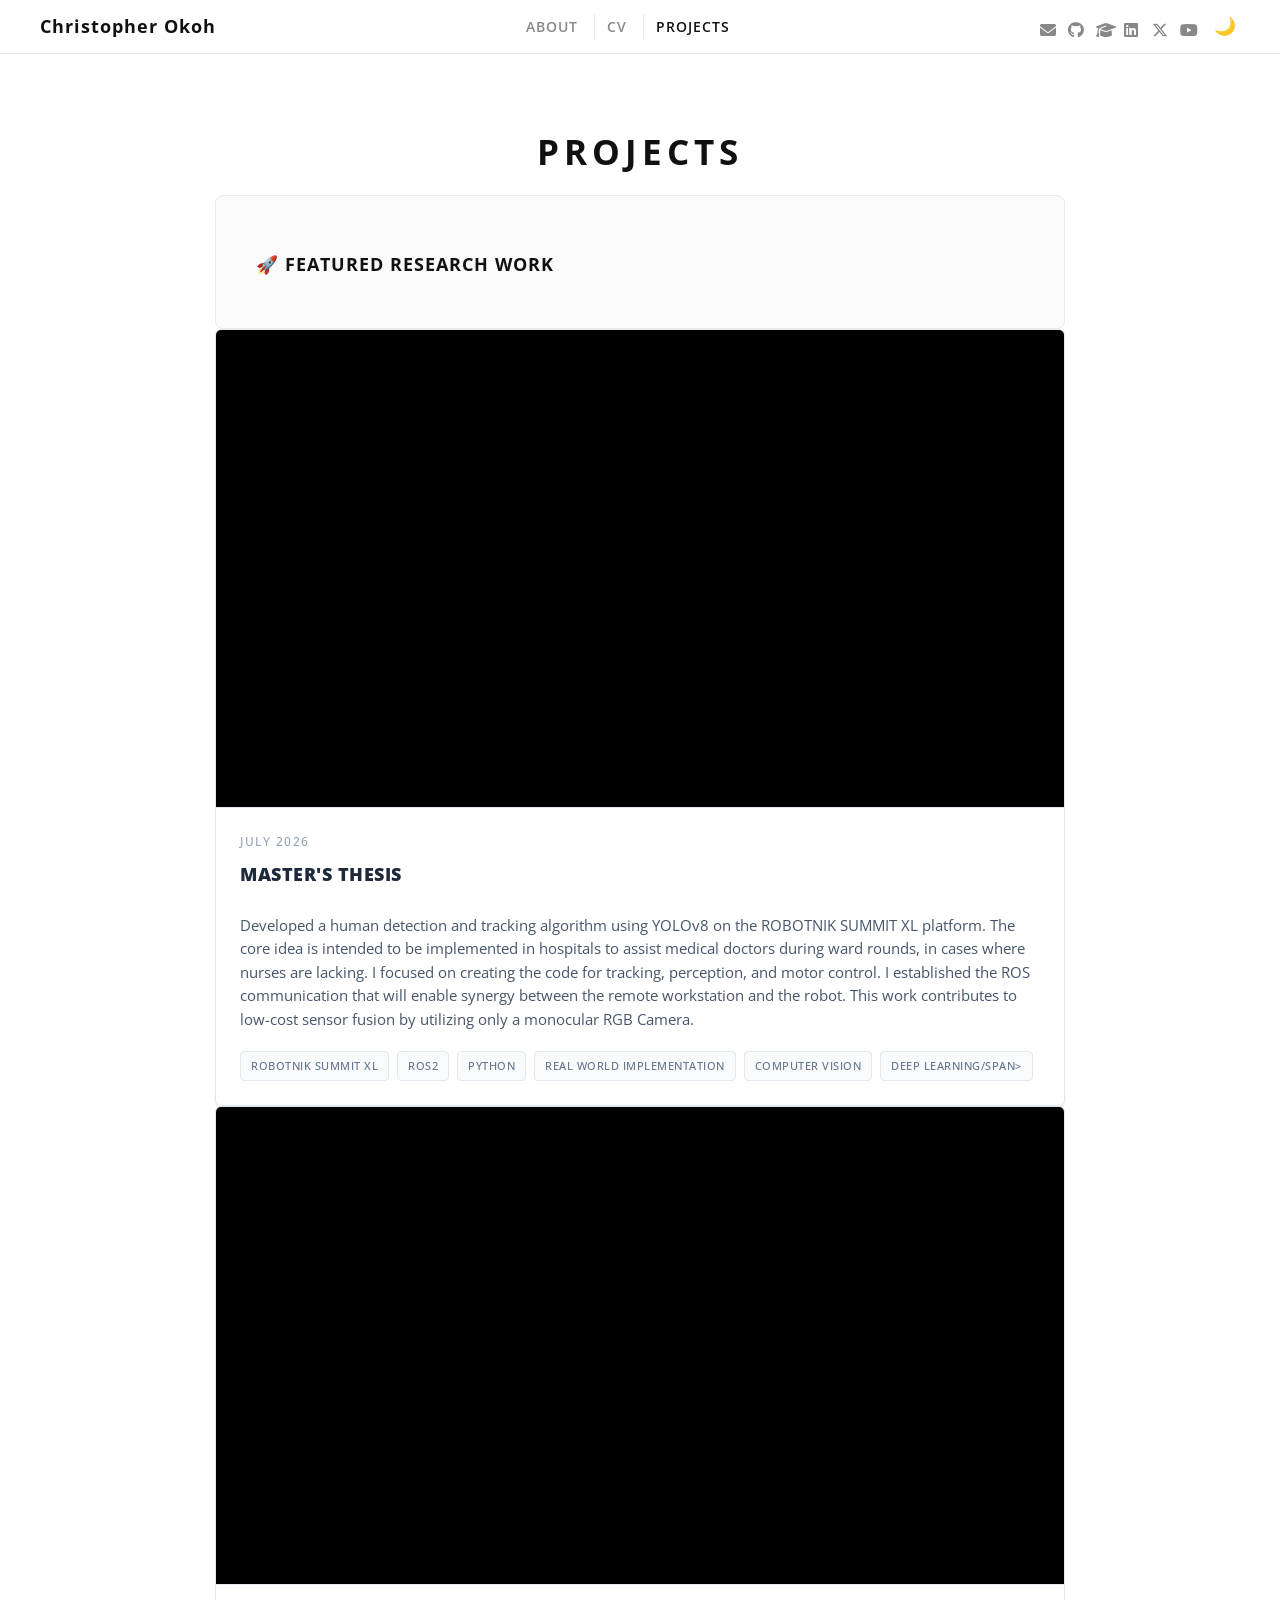
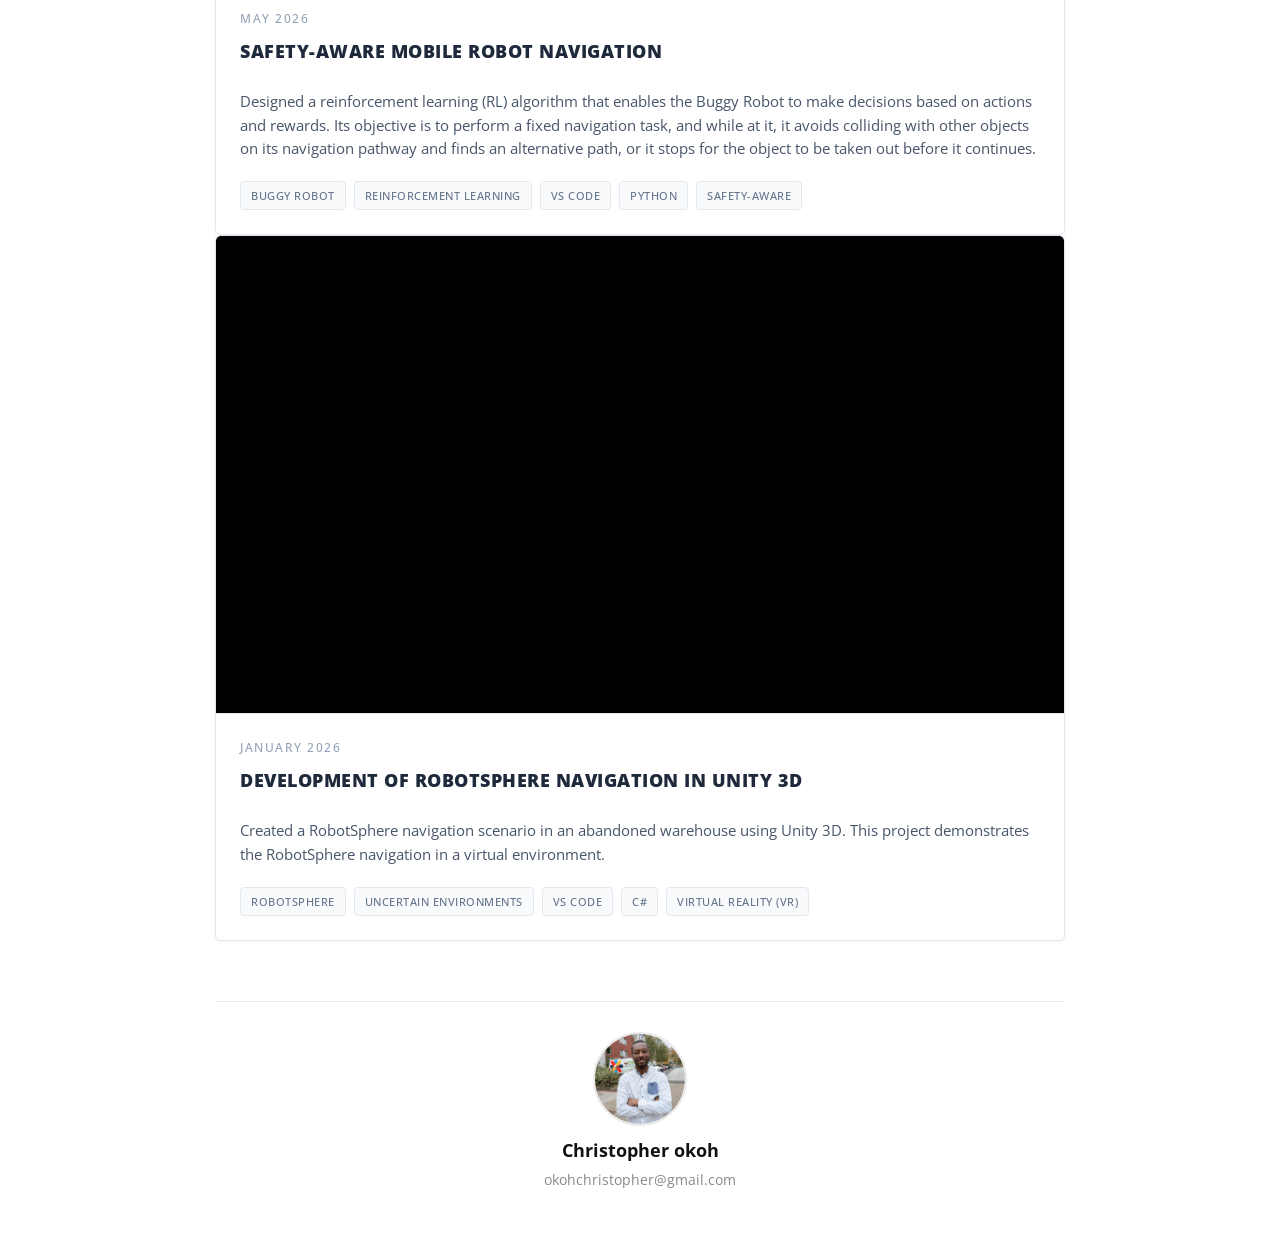
==== projects.html @ ed554caf "Update projects.html" ====
<!DOCTYPE html>
<html lang="en">
<head>
    <meta charset="UTF-8">
    <meta name="viewport" content="width=device-width, initial-scale=1.0">
    <title>Projects - Christopher Okoh</title>
    <link rel="stylesheet" href="style.css">
    <link href="https://fonts.googleapis.com/css2?family=Open+Sans:wght@400;600;700&display=swap" rel="stylesheet">
    <link rel="stylesheet" href="https://cdnjs.cloudflare.com/ajax/libs/font-awesome/6.5.1/css/all.min.css" crossorigin="anonymous" referrerpolicy="no-referrer" />
</head>
<body>

    <header>
        <div class="header-container">
            <a href="index.html" class="site-title">Christopher Okoh</a>
            <nav>
                <ul>
                    <li><a href="index.html">ABOUT</a></li>
                    <li><a href="resume.html">CV</a></li>
                    <li><a href="projects.html" class="active">PROJECTS</a></li>
                </ul>
            </nav>
            <div class="header-actions">
                <div class="social-links">
                    <a href="mailto:okohchristopher@gmail.com" title="Email" class="social-icon"><i class="fas fa-envelope"></i></a>
                    <a href="https://github.com/ChristopherOkoh60" target="_blank" title="GitHub" class="social-icon"><i class="fab fa-github"></i></a>
                    <a href="https://scholar.google.com/citations?user=5Jgm3bQAAAAJ&hl=en" target="_blank" title="Google Scholar" class="social-icon"><i class="fas fa-graduation-cap"></i></a>
                    <a href="https://linkedin.com/in/christopher-okoh-01a04650" target="_blank" title="LinkedIn" class="social-icon"><i class="fab fa-linkedin"></i></a>
                    <a href="https://x.com/Onyi_x" target="_blank" aria-label="Twitter / X" class="social-icon">
                      <i class="fa-brands fa-x-twitter"></i>
                    </a>                    
                    <a href="https://youtube.com/@christopherokoh1161" target="_blank" title="YouTube" class="social-icon"><i class="fab fa-youtube"></i></a>
                </div>
                <button id="theme-toggle" class="theme-toggle-btn" aria-label="Toggle Theme">
                    <span id="theme-icon">🌙</span>
                </button>
            </div>
        </div>
    </header>

    <main>
        <section class="page-intro">
            <h1>PROJECTS</h1>
        </section>

        <section class="main-card">
            <div class="sub-section">
                <h2 class="section-title">🚀 FEATURED RESEARCH WORK</h2>
            </div>
        </section>

        

    <div class="projects-grid">

  <!-- PROJECT CARD 1 -->
  <div class="project-card">
    <div class="video-container">
      <iframe 
        src="https://www.youtube-nocookie.com/embed/fRFYVOVr5j4" 
        title="Project Video 1" 
        frameborder="0" 
        allow="accelerometer; autoplay; clipboard-write; encrypted-media; gyroscope; picture-in-picture" 
        allowfullscreen>
      </iframe>
    </div>
    <div class="project-content">
      <div class="project-date">July 2026</div>
      <h3 class="project-title">MASTER'S THESIS</h3>
      <p class="project-description">
        Developed a human detection and tracking algorithm using YOLOv8 on the ROBOTNIK SUMMIT XL platform.
        The core idea is intended to be implemented in hospitals to assist medical doctors during ward rounds, in cases where nurses are lacking.
        I focused on creating the code for tracking, perception, and motor control. I established the ROS communication that will enable synergy between the remote workstation and the robot.
        This work contributes to low-cost sensor fusion by utilizing only a monocular RGB Camera.
      </p>
      <div class="project-tags">
        <span class="tag">ROBOTNIK SUMMIT XL</span>
        <span class="tag">ROS2</span>
        <span class="tag">PYTHON</span>
        <span class="tag">REAL WORLD IMPLEMENTATION</span>
        <span class="tag">COMPUTER VISION</span>
        <span class="tag">DEEP LEARNING/span>
      </div>
    </div>
  </div>

  <!-- PROJECT CARD 2 -->
  <div class="project-card">
    <div class="video-container">
      <iframe 
        src="https://www.youtube.com/embed/2zSd-olmWX0" 
        title="Project Video 2" 
        frameborder="0" 
        allow="accelerometer; autoplay; clipboard-write; encrypted-media; gyroscope; picture-in-picture" 
        allowfullscreen>
      </iframe>
    </div>
    <div class="project-content">
      <div class="project-date">MAY 2026</div>
      <h3 class="project-title">SAFETY-AWARE MOBILE ROBOT NAVIGATION</h3>
      <p class="project-description">
        Designed a reinforcement learning (RL) algorithm that enables the Buggy Robot to make decisions based on actions and rewards.
        Its objective is to perform a fixed navigation task, and while at it, it avoids colliding with other objects on its navigation pathway and finds an alternative path, or it stops for the object to be taken out before it continues.
      </p>
      <div class="project-tags">
        <span class="tag">BUGGY ROBOT</span>
        <span class="tag">REINFORCEMENT LEARNING</span>
        <span class="tag">VS CODE</span>
        <span class="tag">PYTHON</span>
        <span class="tag">SAFETY-AWARE</span>
      </div>
    </div>
  </div>

<!-- PROJECT CARD 3 -->
  <div class="project-card">
    <div class="video-container">
      <iframe 
        src="https://www.youtube.com/embed/bhkwCiT28XM" 
        title="Project Video 2" 
        frameborder="0" 
        allow="accelerometer; autoplay; clipboard-write; encrypted-media; gyroscope; picture-in-picture" 
        allowfullscreen>
      </iframe>
    </div>
    <div class="project-content">
      <div class="project-date">JANUARY 2026</div>
      <h3 class="project-title">DEVELOPMENT OF ROBOTSPHERE NAVIGATION IN UNITY 3D</h3>
      <p class="project-description">
        Created a RobotSphere navigation scenario in an abandoned warehouse using Unity 3D. This project demonstrates the RobotSphere navigation in a virtual environment.
      </p>
      <div class="project-tags">
        <span class="tag">ROBOTSPHERE</span>
        <span class="tag">UNCERTAIN ENVIRONMENTS</span>
        <span class="tag">VS CODE</span>
        <span class="tag">C#</span>
        <span class="tag">VIRTUAL REALITY (VR)</span>
      </div>
    </div>
  </div>
        
</div>

<footer class="page-footer-profile">
            <img src="images/profile.jpg" alt="Christopher Okoh" class="footer-photo">
            <p class="footer-name">Christopher okoh</p>
            <p class="footer-email"><a href="mailto:okohchristopher@gmail.com">okohchristopher@gmail.com</a></p>
        </footer>
    </main>

    <script src="script.js"></script>
        
</body>
</html>
---- style.css ----
:root {
    --bg-color: #ffffff;
    --card-bg: #fafafa;
    --text-color: #333333;
    --heading-color: #111111;
    --subtext-color: #888888;
    --border-color: #eaeaea;
    --link-color: #2b6cb0;
}

body.dark-theme {
    --bg-color: #121212;
    --card-bg: #1e1e1e;
    --text-color: #e0e0e0;
    --heading-color: #ffffff;
    --subtext-color: #aaaaaa;
    --border-color: #333333;
    --link-color: #63b3ed;
}

body {
    font-family: 'Open Sans', -apple-system, BlinkMacSystemFont, sans-serif;
    margin: 0;
    background-color: var(--bg-color);
    color: var(--text-color);
    line-height: 1.6;
    transition: background-color 0.3s ease, color 0.3s ease;
}

/* Header & Nav */
header {
    border-bottom: 1px solid var(--border-color);
    padding: 12px 0;
    background-color: var(--bg-color);
    position: sticky;
    top: 0;
    z-index: 100;
}

.header-container {
    display: flex;
    justify-content: space-between;
    align-items: center;
    max-width: 1200px;
    margin: 0 auto;
    padding: 0 20px;
}

.site-title {
    font-weight: 700;
    letter-spacing: 1px;
    font-size: 1.1rem;
    color: var(--heading-color);
    text-decoration: none;
}

nav ul {
    list-style: none;
    margin: 0;
    padding: 0;
    display: flex;
    align-items: center;
}

nav li {
    margin: 0 8px;
    border-left: 1px solid var(--border-color);
    padding-left: 12px;
}

nav li:first-child {
    border-left: none;
    padding-left: 0;
}

nav a {
    text-decoration: none;
    color: var(--subtext-color);
    font-size: 0.85rem;
    font-weight: 600;
    letter-spacing: 1px;
}

nav a:hover, nav a.active {
    color: var(--heading-color);
}

/* Social Header Icons */
.header-actions {
    display: flex;
    align-items: center;
    gap: 12px;
}

.social-links {
    display: flex;
    gap: 10px;
    align-items: center;
}

.social-icon {
    color: var(--subtext-color);
    width: 18px;
    height: 18px;
    transition: color 0.2s ease;
}

.social-icon:hover {
    color: var(--heading-color);
}

.theme-toggle-btn {
    background: none;
    border: none;
    cursor: pointer;
    font-size: 1.1rem;
    color: var(--heading-color);
    padding: 4px;
    display: flex;
    align-items: center;
}

/* Main Layout */
main {
    max-width: 850px;
    margin: 0 auto;
    padding: 40px 20px;
}

.page-intro {
    text-align: center;
    margin-bottom: 15px;
}

.page-intro h1 {
    font-size: 2.2rem;
    color: var(--heading-color);
    margin-bottom: 10px;
    letter-spacing: 5px;
    text-decoration: none;
}

.word-count {
    color: var(--subtext-color);
    font-size: 0.85rem;
    letter-spacing: 1px;
}

.main-card {
    background-color: var(--card-bg);
    border-radius: 8px;
    padding: 40px;
    border: 1px solid var(--border-color);
}

/* Profile Photo Styling */
.hero-photo-wrapper {
    text-align: center;
    margin-bottom: 1px;
}

.hero-photo {
    width: 200px;
    height: 200px;
    border-radius: 50%;
    object-fit: cover;
    border: 3px solid var(--border-color);
}

.section-title {
    font-size: 1.1rem;
    color: var(--heading-color);
    margin-bottom: 10px;
    text-transform: uppercase;
    letter-spacing: 1px;
}

.separator {
    border: 0;
    border-top: 1px solid var(--border-color);
    margin: 35px 0;
}

a {
    color: var(--link-color);
}

/* Footer Profile Section */
.page-footer-profile {
    margin-top: 60px;
    padding-top: 30px;
    padding_bottom: 40px;
    border-top: 1px solid var(--border-color);
    text-align: center;
    width: 100%;
    clear: both;
}

.footer-photo {
    width: 90px;
    height: 90px;
    border-radius: 50%;
    object-fit: cover;
    border: 2px solid var(--border-color);
    margin: 0 auto 10px auto;
    display: block;
}

.footer-name {
    font-weight: 700;
    font-size: 1.1rem;
    color: var(--heading-color);
    margin: 0;
    text-align: center;
}

.footer-email {
    font-size: 0.9rem;
    color: var(--subtext-color);
    margin-top: 4px;
}

.footer-email a {
    color: var(--subtext-color);
    text-decoration: none;
}

.footer-email a:hover {
    text-decoration: underline;
}

@media (max-width: 768px) {
    .header-container {
        flex-direction: column;
        gap: 15px;
    }
    nav ul {
        flex-wrap: wrap;
        justify-content: center;
    }
    nav li {
        margin: 4px;
        border-left: none;
        padding-left: 0;
    }
}

/* CV Layout (Two Columns) */
.cv-container {
    display: grid;
    grid-template-columns: 200px 1fr;
    gap: 40px;
    max-width: 1100px;
    margin: 0 auto;
    padding: 40px 20px;
    align-items: start;
}

/* Left Sidebar Navigation */
.cv-sidebar {
    position: sticky;
    top: 40px;
    height: fit-content;
    max-height: calc(100vh - 120px);
    overflow-y: auto;
}

.cv-nav ul {
    list-style: none;
    padding: 0;
    margin: 0;
    display: flex;
    flex-direction: column;
    gap: 4px;
}

.cv-nav li {
    border-left: none;
    padding-left: 0;
    margin: 0;
}

.cv-nav a {
    display: block;
    padding: 6px 0 6px 16px;
    color: var(--subtext-color);
    font-weight: 600;
    font-size: 0.95rem;
    text-decoration: none !important;
    position: relative;
    transition: color 0.2s ease;
    border-left: 3px solid transparent;
}

.cv-nav a:hover {
    color: var(--heading-color);
    border-left: 3px solid #2b6cb0;
}

.cv-nav a.active {
    color: #2B6CB0 !important;
    font-weight: 700;
    border-left: 3px solid #2B6CB0 !important;
}

/* Right Content Area */
.cv-title {
    font-size: 2.2rem;
    font-weight: 400;
    color: var(--heading-color);
    margin-top: 0;
    margin-bottom: 25px;
}

/* Card Container with Drop Shadow */
.cv-card {
    background-color: var(--card-bg);
    border: 1px solid var(--border-color);
    border-radius: 8px;
    padding: 35px 40px;
    box-shadow: 0 4px 18px rgba(0, 0, 0, 0.05);
    margin-bottom: 30px;
}

.cv-card:last-child {
    margin-bottom: 0;
}

.cv-card-title {
    font-size: 1.8rem;
    font-weight: 400;
    color: var(--heading-color);
    margin-top: 0;
    margin-bottom: 30px;
}

/* Key-Value Pair Alignment Grid */
.info-grid {
    display: grid;
    grid-template-columns: 120px 1fr;
    row-gap: 20px;
    column-gap: 15px;
    align-items: start;
}

.info-label {
    font-weight: 700;
    font-size: 1.05rem;
    color: var(--heading-color);
}

.info-value {
    color: var(--text-color);
    font-size: 1rem;
    line-height: 1.5;
}

/* Removes underline by default */
.blue-link, 
.blue-link:link, 
.blue-link:visited {
    color: #2b6cb0;
    text-decoration: none !important;
}

/* Adds underline only on hover */
.blue-link:hover {
    text-decoration: underline !important;
}

/* Mobile Responsiveness */
@media (max-width: 768px) {
    .cv-container {
        grid-template-columns: 1fr;
        gap: 20px;
    }

    .cv-sidebar {
        position: relative;
        top: 0;
    }

    .cv-nav ul {
        flex-direction: row;
        flex-wrap: wrap;
        gap: 15px;
    }

    .info-grid {
        grid-template-columns: 1fr;
        row-gap: 8px;
    }
}

/* Work Section Specific Styling */
.work-item {
    margin-bottom: 30px;
}

.work-item:last-child {
    margin-bottom: 0;
}

.work-header {
    display: flex;
    align-items: center;
    gap: 15px;
    flex-wrap: wrap;
    margin-bottom: 6px;
}

/* Date Pill Badge */
.date-badge {
    background-color: #2B6CB0; /* Uses your established blue color */
    color: #ffffff;
    font-size: 0.8rem;
    font-weight: 700;
    padding: 4px 10px;
    border-radius: 4px;
    letter-spacing: 0.5px;
}

/* Job Title using the established Blue */
.job-title {
    font-size: 1.25rem;
    font-weight: 700;
    color: #2B6CB0; 
    margin: 0;
}

.job-company {
    font-weight: 600;
    color: var(--heading-color);
    margin: 4px 0;
}

.job-description {
    color: var(--text-color);
    margin: 4px 0 12px 0;
}

/* Bullet list styling */
.job-bullets {
    margin: 0;
    padding-left: 20px;
}

.job-bullets li {
    color: var(--text-color);
    margin-bottom: 6px;
    line-height: 1.5;
}

/* Subtle separator between work entries */
.card-separator {
    border: 0;
    border-top: 1px solid var(--border-color);
    margin: 25px 0;
}

/* Flex container aligns children side-by-side */
.volunteer-header {
    display: flex;
    align-items: center; /* Centers badge and title vertically */
    gap: 15px;            /* Adds space between badge and title */
    margin-bottom: 6px;
}

/* Ensure margins on the heading don't break line height */
.volunteer-title {
    font-size: 1.25rem;
    font-weight: 700;
    color: #2B6CB0; /* Your established blue */
    margin: 0;      /* Removes default h3 top/bottom margin */
}

/* Base style for the badge */
.date-badge {
    background-color: #2B6CB0;
    color: #ffffff;
    font-size: 0.8rem;
    font-weight: 700;
    padding: 4px 10px;
    border-radius: 4px;
    white-space: nowrap; /* Keeps date text on one line */
}

/* Container holding left and right columns */
.education-item {
    display: grid;
    grid-template-columns: 180px 1fr; /* 180px for date/location, rest for details */
    gap: 20px;
    align-items: start;
    margin-bottom: 25px;
}

/* Left Column Styling: Stack date badge and location vertically */
.edu-meta {
    display: flex;
    flex-direction: column;
    align-items: flex-start;
    gap: 8px; /* Space between badge and location tag */
}

/* Right Column Styling: Stack degree, university, and field vertically */
.edu-details {
    display: flex;
    flex-direction: column;
    gap: 4px;
}

/* Styling Adjustments */
.degree-title {
    font-size: 1.25rem;
    font-weight: 700;
    color: #2B6CB0; /* Established blue */
    margin: 0;
    line-height: 1.2;
}

.university-name {
    font-weight: 600;
    color: var(--heading-color);
    margin: 0;
}

.field-of-study {
    color: var(--text-color);
    margin: 0;
}

.location-tag {
    display: inline-flex;
    align-items: center;
    gap: 5px;
    color: var(--subtext-color, #666666);
    font-size: 0.85rem;
}

.location-tag i {
    color: #2B6CB0;
}

/* Responsive breakpoint for mobile screens */
@media (max-width: 600px) {
    .education-item {
        grid-template-columns: 1fr;
        gap: 10px;
    }
}

/* Skills Section Grid Layout */
.skills-grid {
    display: grid;
    grid-template-columns: repeat(2, 1fr); /* 2 equal columns */
    gap: 32px 40px; /* 32px vertical gap, 40px horizontal gap */
    margin-top: 20px;
}

.skill-category {
    display: flex;
    flex-direction: column;
}

/* Category Title with Icon */
.skill-category-title {
    display: flex;
    align-items: center;
    gap: 10px;
    font-size: 1.1rem;
    font-weight: 600;
    color: #2B6CB0; /* Established blue color (or change to your preferred accent) */
    margin: 0 0 12px 0;
}

.skill-category-title i {
    font-size: 1rem;
    color: #2B6CB0;
}

/* List of Skills */
.skill-list {
    list-style: none; /* No bullet points */
    padding: 0;
    margin: 0;
}

.skill-list li {
    font-size: 0.95rem;
    color: var(--text-color, #333333);
    margin-bottom: 8px;
    line-height: 1.4;
}

.skill-list li:last-child {
    margin-bottom: 0;
}

/* Responsive adjustment for small screens */
@media (max-width: 650px) {
    .skills-grid {
        grid-template-columns: 1fr; /* Switch to 1 column on mobile */
        gap: 24px;
    }
}

.pdf-btn {
    display: inline-flex;
    align-items: center;
    gap: 8px;
    background-color: #2B6CB0; /* Established blue */
    color: #ffffff !important;
    padding: 8px 16px;
    border-radius: 6px;
    font-size: 0.9rem;
    font-weight: 600;
    text-decoration: none !important;
    transition: background-color 0.2s ease, transform 0.1s ease;
}

.pdf-btn:hover {
    background-color: #1a4971; /* Darker blue shade on hover */
    transform: translateY(-1px);
}

.pdf-btn i {
    font-size: 1.1rem;
}

/* Resume Outer Container */
.resume-container {
    max-width: 1050px;
    margin: 0 auto;
    padding: 30px;
    font-family: Arial, Helvetica, sans-serif;
    color: #222222;
}

/* Top Contact Header */
.contact-header {
    display: flex;
    justify-content: center;
    align-items: center;
    flex-wrap: wrap;
    gap: 8px;
    font-size: 0.85rem;
    margin-bottom: 6px;
}

.contact-header a {
    color: inherit;
    text-decoration: none;
}

.contact-header a:hover {
    text-decoration: underline;
}

.contact-header .sep {
    color: #888888;
    margin: 0 4px;
}

/* Section Titles and Horizontal Rule */
.section-header {
    display: flex;
    align-items: center;
    gap: 12px;
    margin-top: 3px;
    margin-bottom: 3px;
}

.section-header h2 {
    font-size: 1.8rem;
    font-weight: 800;
    color: #2B6CB0;
    margin: 0;
    white-space: nowrap;
    display: flex;
    align-items: center;
    gap: 8px;
}

.section-line {
    flex-grow: 1;
    border: none;
    border-top: 1.5px solid #888888;
    margin: 0;
}

/* Entry Row Grid (2 Columns: Left content, Right dates/locations) */
.entry-row {
    display: grid;
    grid-template-columns: 1fr auto; /* Left side expands, right side shrinks to content */
    gap: 10px;
    margin-bottom: 8px;
}

/* Left Column Styling */
.entry-left .degree-title {
    font-size: 1.1rem;
    font-weight: 800;
    margin: 0 0 1px 0;
    color: #111111;
}

.entry-left .specialization {
    font-size: 0.95rem;
    margin: 0 0 1px 0;
}

.entry-left .institution {
    font-size: 0.95rem;
    color: #2B6CB0;
    margin: 0 0 1px 0;
}

.entry-bullets {
    margin: 0;
    padding-left: 18px;
}

.entry-bullets li {
    font-size: 0.9rem;
    color: #444444;
    margin-bottom: 1px;
}

/* Right Column Styling */
.entry-right {
    display: flex;
    flex-direction: column;
    align-items: flex-end;
    gap: 20px;
}

.entry-right .location {
    font-style: italic;
    font-size: 0.9rem;
    color: #777777;
}

.entry-right .dates {
    font-style: italic;
    font-size: 0.9rem;
    color: #777777;
}

/* Center-aligned main header name */
.resume-name {
    text-align: center;
    font-size: 2.5rem;      /* Large title size */
    font-weight: 300;       /* Lighter weight for First Name */
    color: #222222;         /* Dark gray/black for First Name */
    margin-top: 0;
    margin-bottom: 1px;
    line-height: 1.1;
    letter-spacing: 0.5px;
}

/* Blue styling for Last Name */
.resume-name .last-name {
    font-weight: 700;       /* Bold */
    color: #2B6CB0;         /* Blue accent (or use #2B6CB0 to match your blue) */
}

/* Container for Skills */
/*.skills-grid {
    display: flex;
    flex-direction: column;
    gap: 5px;
    margin-top: 0;
    
    /* 1. Indent from the left to match the titles/bullets above */
    padding-left: 0; /* Change to match your standard section padding if you have any */
    
    /* 2. Limit the width on the right to align with the training entries above */
    max-width: 100%; 
}*/

/* Individual skill row */
/*.skill-row {
    display: grid;
    /* Fixed 130px width for labels on the left, remaining space for content on the right */
    grid-template-columns: 130px 1fr; 
    column-gap: 15px;
    align-items: baseline;
}*/

/* Left Label: Left-aligned so it starts at the exact left margin */
/*.skill-label {
    font-weight: 800;
    color: #111111;
    text-align: left; /* Essential: aligns with the title text above */
    font-size: 0.95rem;
    line-height: 1.1;
}*/

/* Right Values: Gray text that wraps neatly */
/*.skill-values {
    color: #555555;
    font-size: 0.9rem;
    line-height: 1.3;
}*/

/* 2-Column Grid Wrapper */
.projects-grid {
    display: grid;
    grid-template-columns: repeat(2, 1fr); /* Creates 2 equal columns */
    gap: 24px;                            /* Space between cards */
    max-width: 1200px;
    margin: 0 auto;
    padding: 20px 0;
}

/* Individual Card Setup */
.project-card {
    display: flex;
    flex-direction: column;
    border: 1px solid #E2E8F0;
    border-radius: 6px;
    background-color: #FFFFFF;
    overflow: hidden;
    box-shadow: 0 1px 3px rgba(0, 0, 0, 0.05);
}

/* Responsive 16:9 Video Box */
.video-container {
    position: relative;
    width: 100%;
    padding-top: 56.25%; /* 16:9 Aspect Ratio */
    background-color: #000;
}

.video-container iframe {
    position: absolute;
    top: 0;
    left: 0;
    width: 100%;
    height: 100%;
    border: none;
}

/* Description Box */
.project-content {
    padding: 24px;
    display: flex;
    flex-direction: column;
    flex-grow: 1; /* Keeps card heights balanced */
    border-top: 1px solid #E2E8F0;
}

/* Date */
.project-date {
    font-size: 0.75rem;
    color: #94A3B8;
    letter-spacing: 1.5px;
    text-transform: uppercase;
    margin-bottom: 8px;
    font-weight: 500;
}

/* Title */
.project-title {
    font-size: 1.15rem;
    font-weight: 800;
    color: #1E293B;
    letter-spacing: 0.5px;
    text-transform: uppercase;
    margin: 0 0 10px 0;
}

/* Description Text */
.project-description {
    font-size: 0.92rem;
    line-height: 1.6;
    color: #475569;
    margin-bottom: 20px;
    flex-grow: 1; /* Pushes the tags to the bottom of the card */
}

/* Tags Layout */
.project-tags {
    display: flex;
    flex-wrap: wrap;
    gap: 8px;
}

.tag {
    font-size: 0.68rem;
    font-weight: 500;
    color: #64748B;
    letter-spacing: 0.5px;
    text-transform: uppercase;
    border: 1px solid #E2E8F0;
    padding: 5px 10px;
    border-radius: 4px;
    background-color: #F8FAFC;
}

/* Mobile Responsiveness (Stacks into 1 column on mobile screens) */
@media (max-width: 768px) {
    .projects-grid {
        grid-template-columns: 1fr;
    }
}
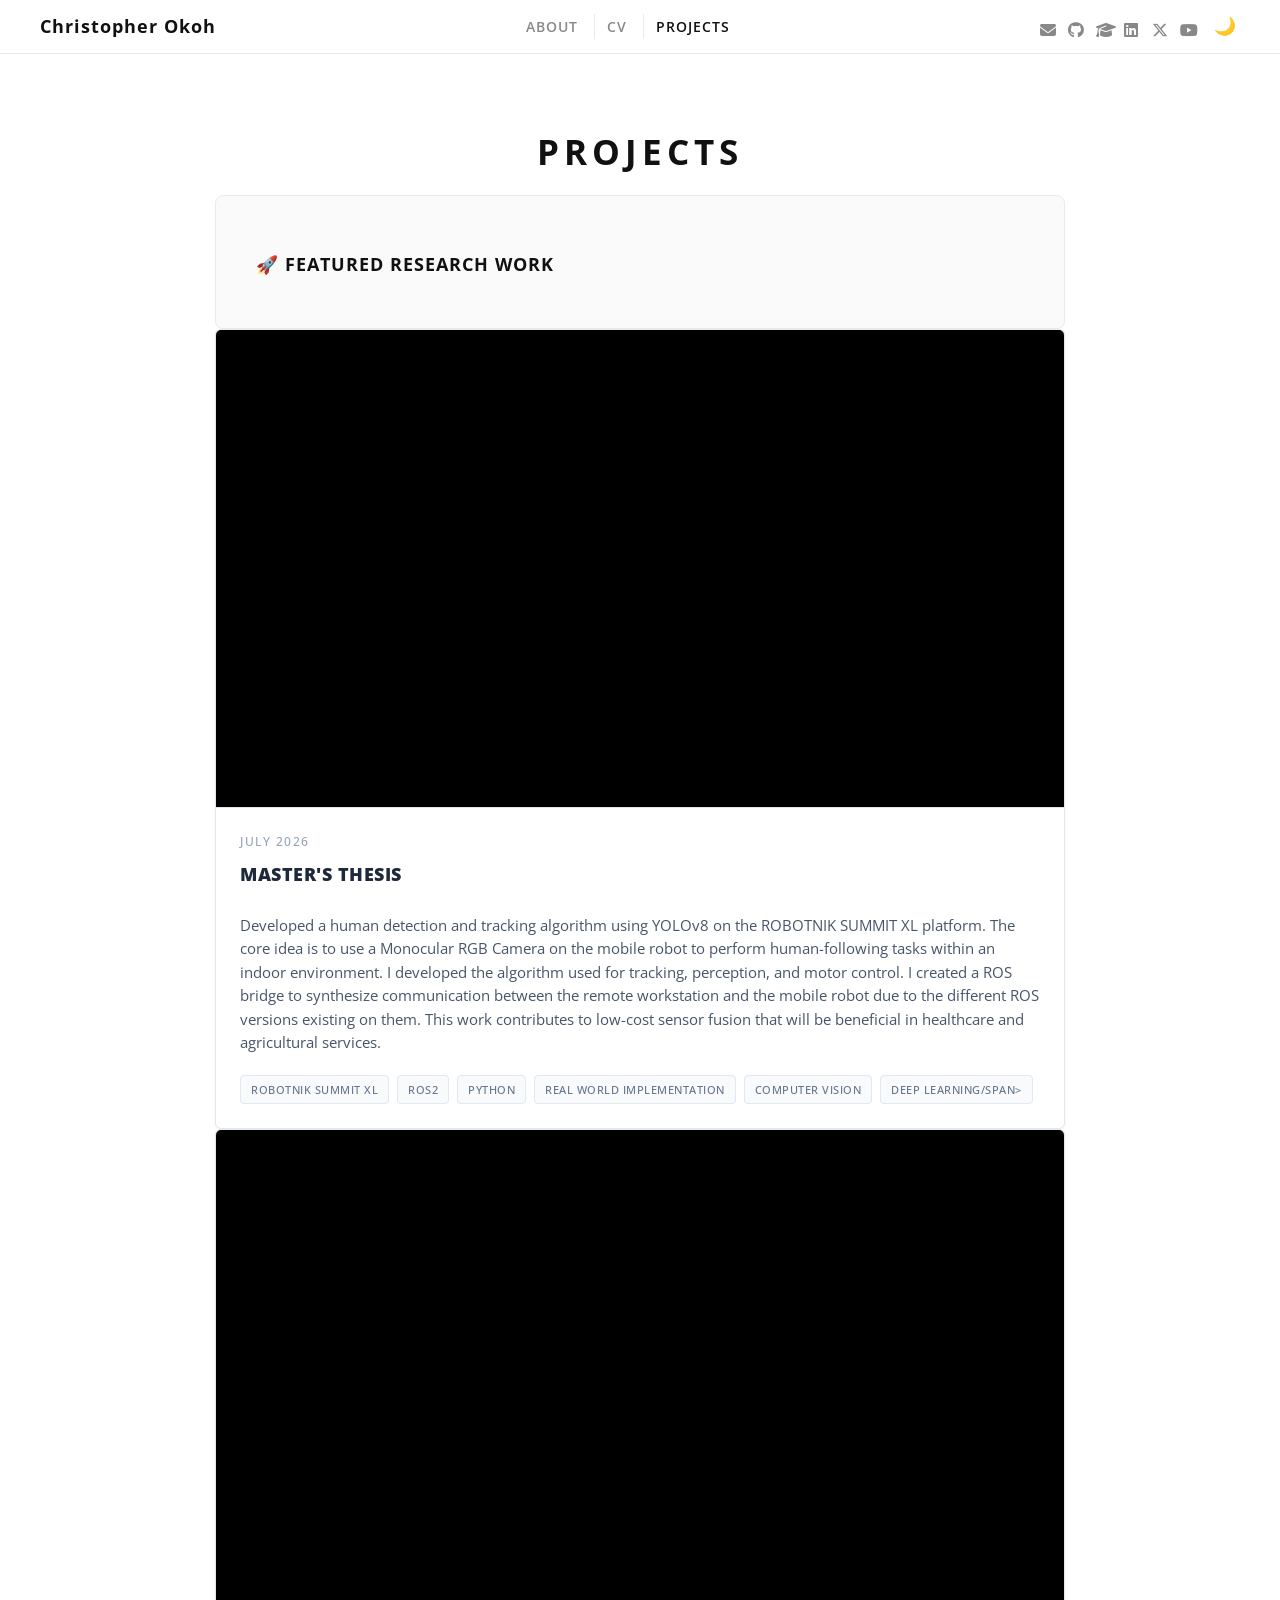
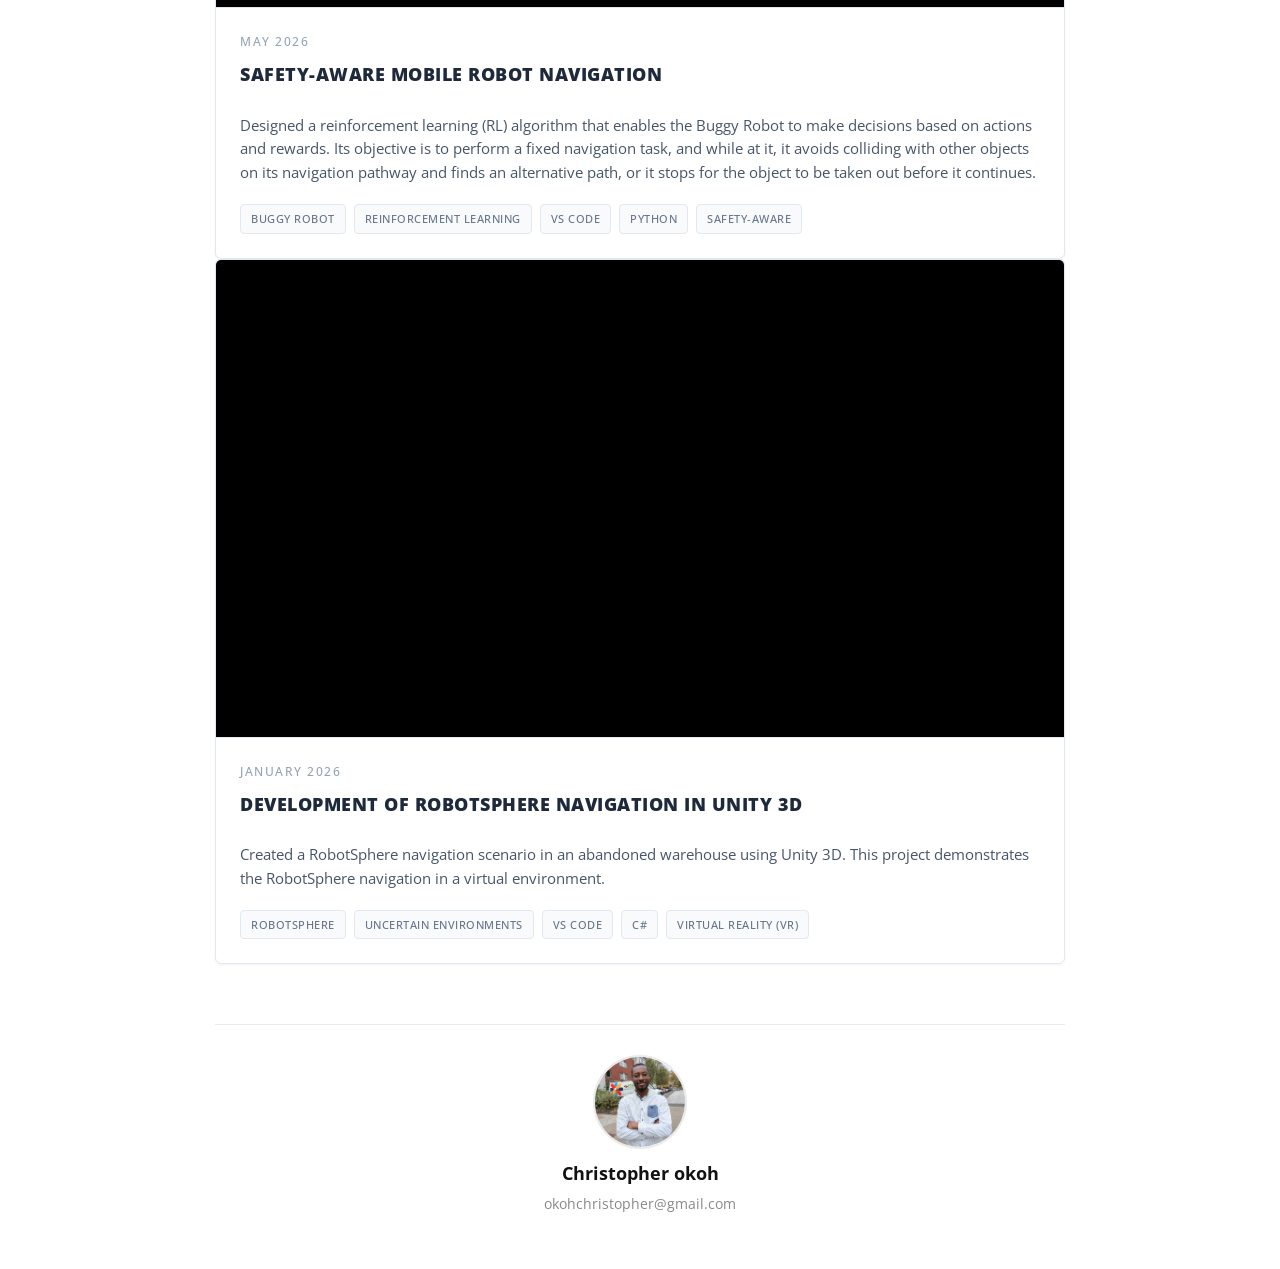
==== commit 087f532e: "Update projects.html" ====
--- a/projects.html
+++ b/projects.html
@@ -69,9 +69,9 @@
       <h3 class="project-title">MASTER'S THESIS</h3>
       <p class="project-description">
         Developed a human detection and tracking algorithm using YOLOv8 on the ROBOTNIK SUMMIT XL platform.
-        The core idea is intended to be implemented in hospitals to assist medical doctors during ward rounds, in cases where nurses are lacking.
-        I focused on creating the code for tracking, perception, and motor control. I established the ROS communication that will enable synergy between the remote workstation and the robot.
-        This work contributes to low-cost sensor fusion by utilizing only a monocular RGB Camera.
+        The core idea is to use a Monocular RGB Camera on the mobile robot to perform human-following tasks within an indoor environment.
+        I developed the algorithm used for tracking, perception, and motor control. I created a ROS bridge to synthesize communication between the remote workstation and the mobile robot due to the different ROS versions existing on them.
+        This work contributes to low-cost sensor fusion that will be beneficial in healthcare and agricultural services.
       </p>
       <div class="project-tags">
         <span class="tag">ROBOTNIK SUMMIT XL</span>
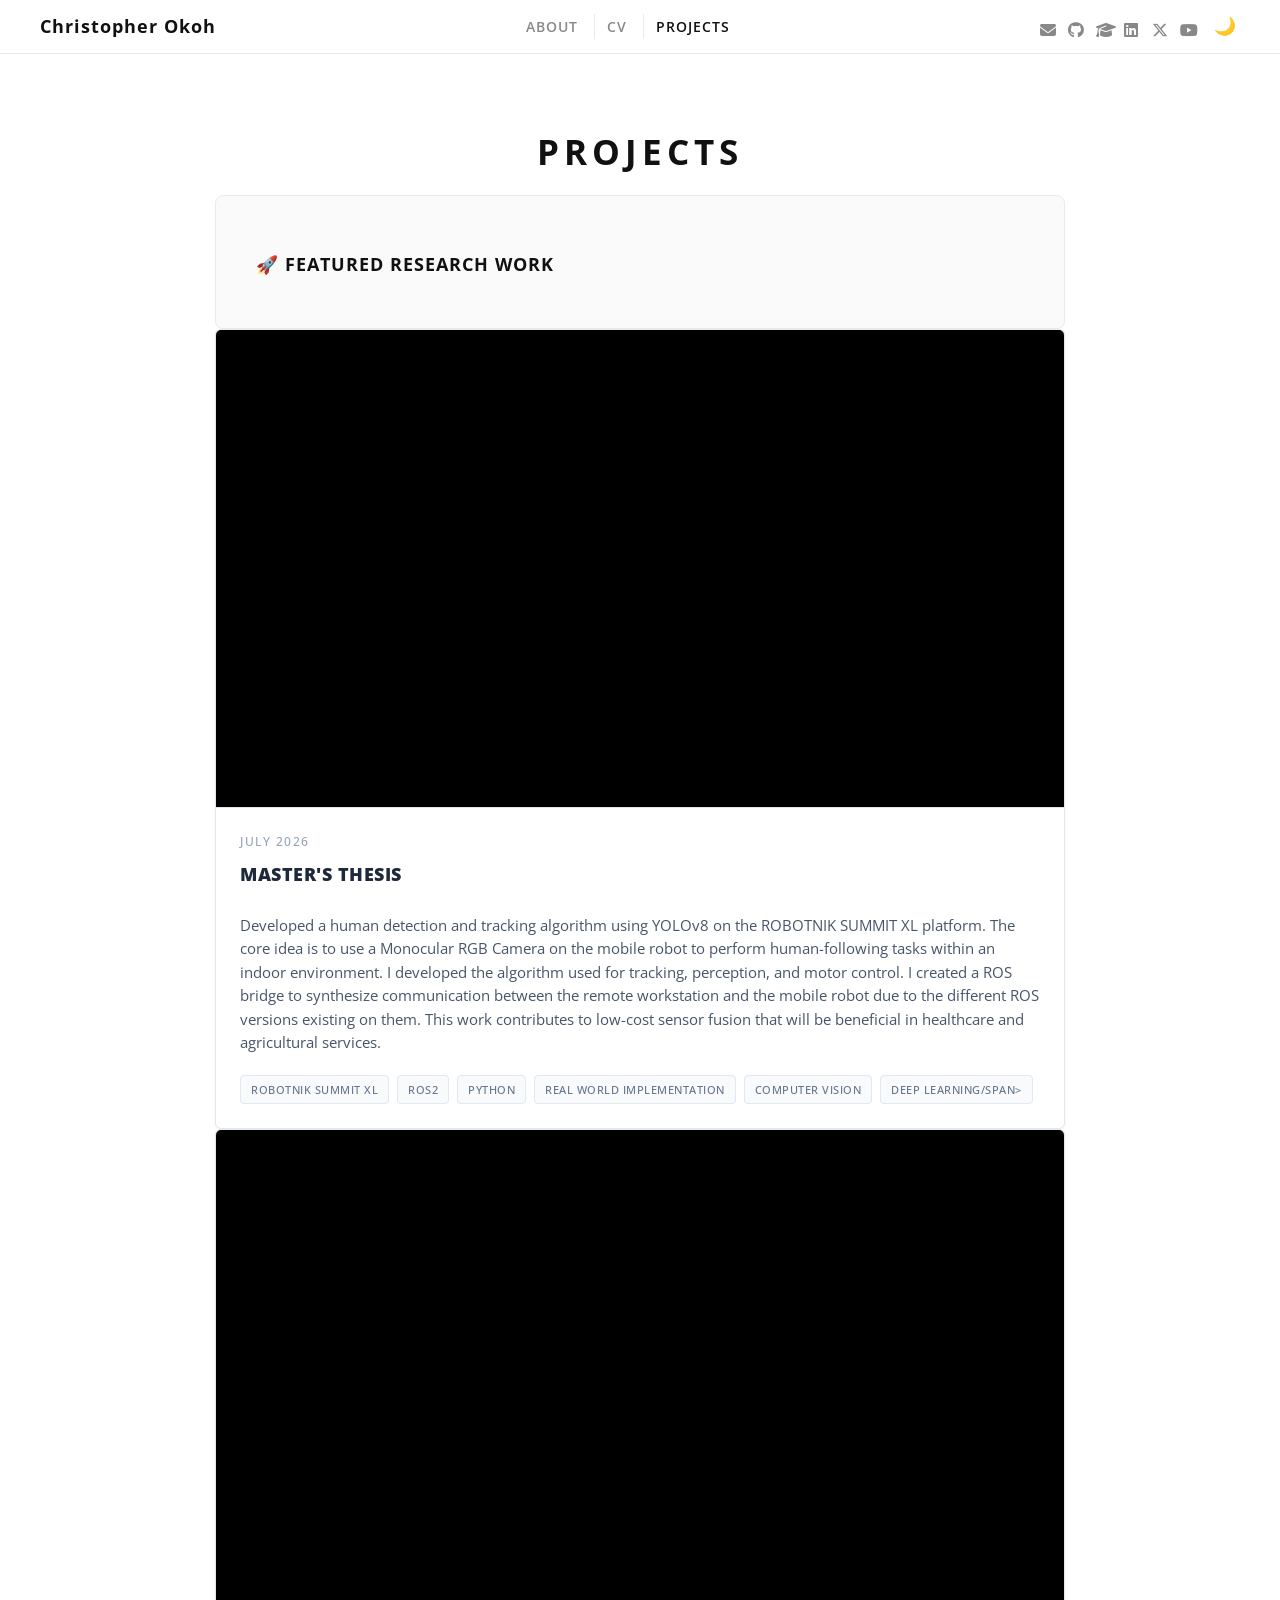
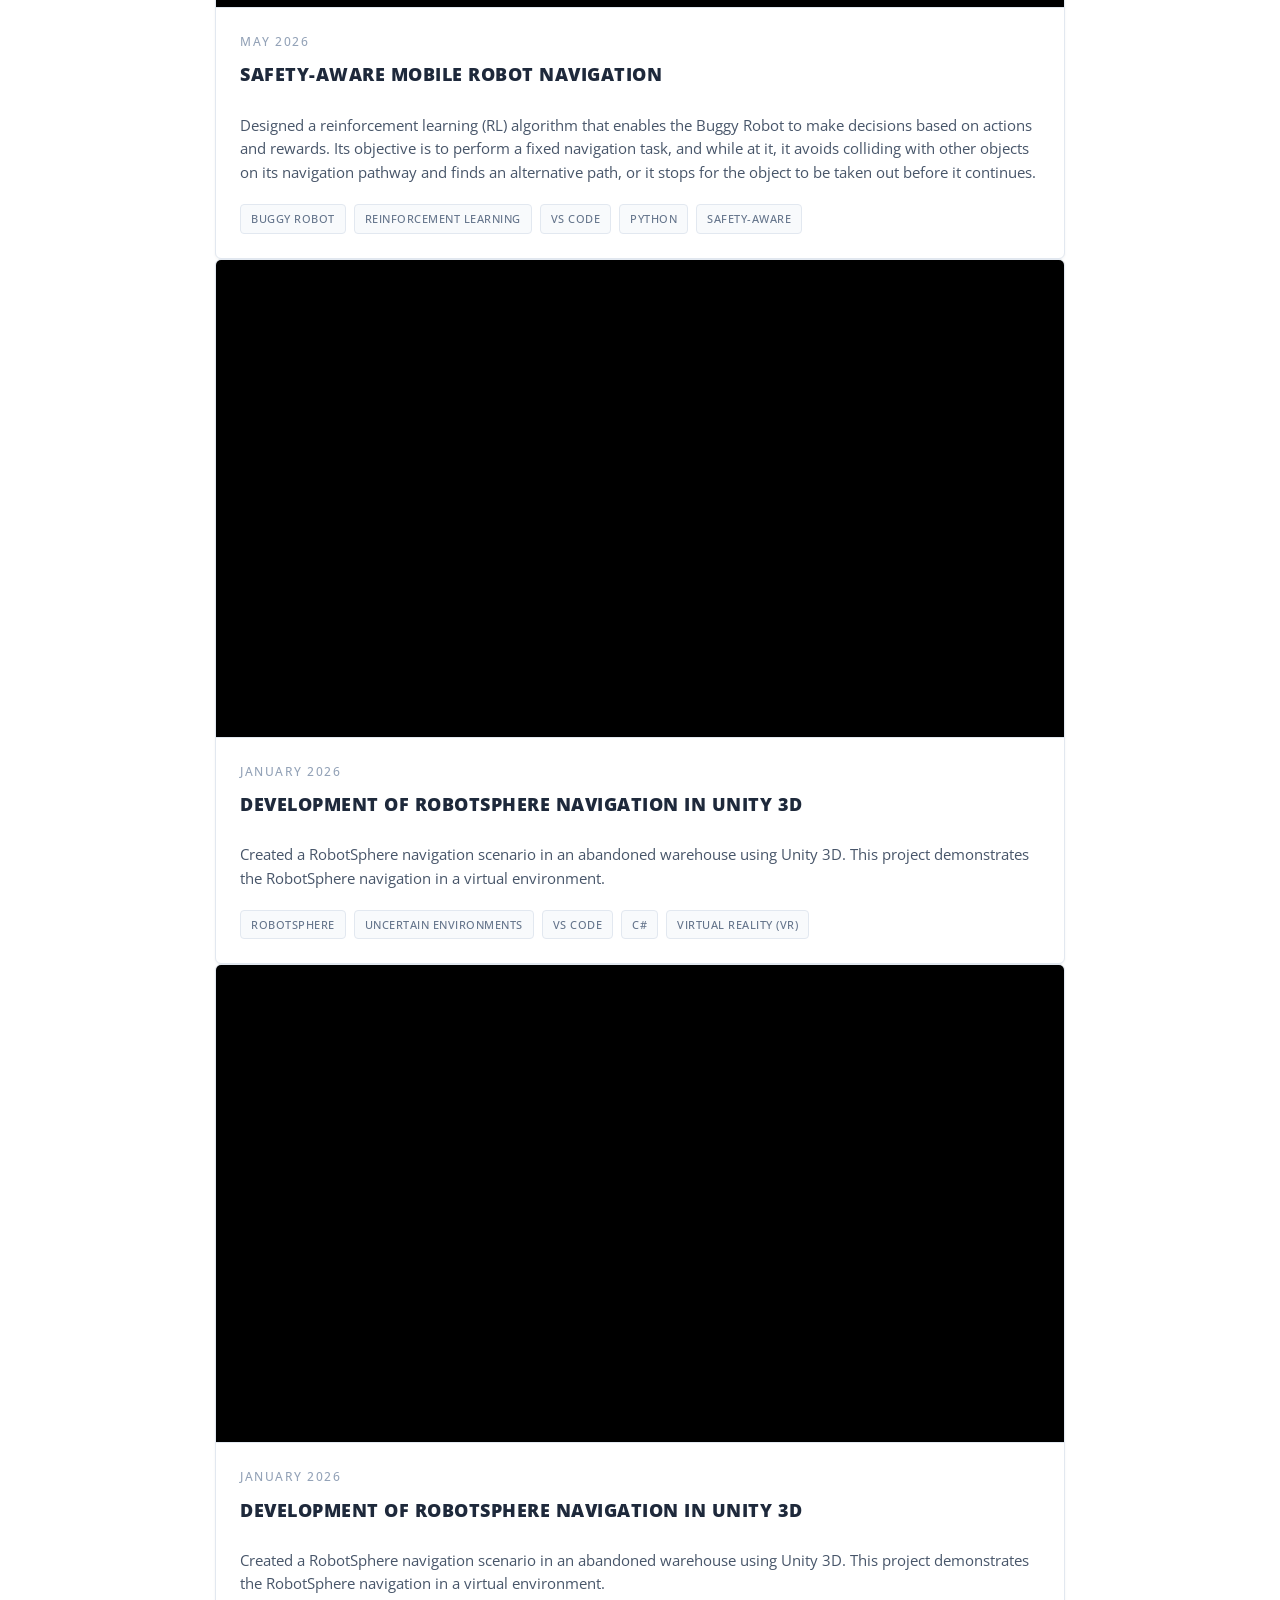
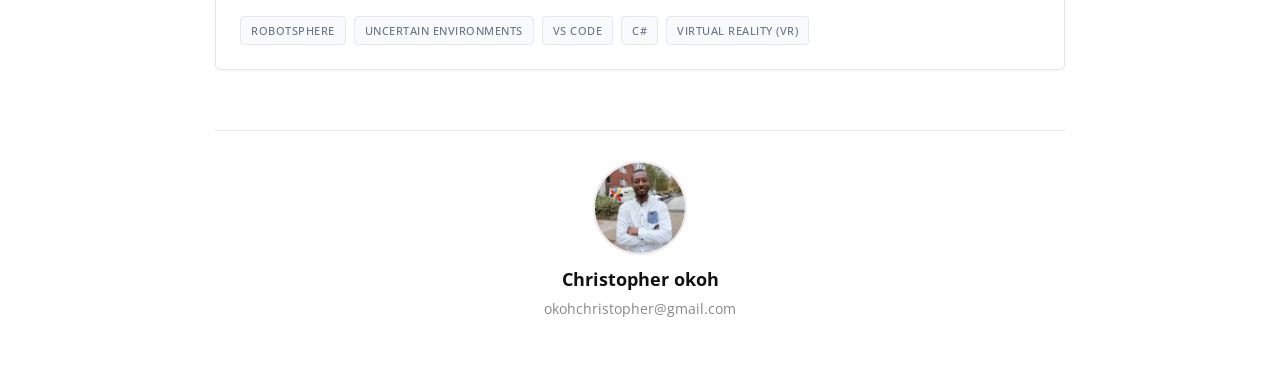
==== commit 66d01ab1: "Update projects.html" ====
--- a/projects.html
+++ b/projects.html
@@ -50,8 +50,8 @@
         </section>
 
         
-
-    <div class="projects-grid">
+        
+<div class="projects-grid">
 
   <!-- PROJECT CARD 1 -->
   <div class="project-card">
@@ -83,6 +83,7 @@
       </div>
     </div>
   </div>
+    
 
   <!-- PROJECT CARD 2 -->
   <div class="project-card">
@@ -112,7 +113,36 @@
     </div>
   </div>
 
+
 <!-- PROJECT CARD 3 -->
+  <div class="project-card">
+    <div class="video-container">
+      <iframe 
+        src="https://www.youtube.com/embed/bhkwCiT28XM" 
+        title="Project Video 2" 
+        frameborder="0" 
+        allow="accelerometer; autoplay; clipboard-write; encrypted-media; gyroscope; picture-in-picture" 
+        allowfullscreen>
+      </iframe>
+    </div>
+    <div class="project-content">
+      <div class="project-date">JANUARY 2026</div>
+      <h3 class="project-title">DEVELOPMENT OF ROBOTSPHERE NAVIGATION IN UNITY 3D</h3>
+      <p class="project-description">
+        Created a RobotSphere navigation scenario in an abandoned warehouse using Unity 3D. This project demonstrates the RobotSphere navigation in a virtual environment.
+      </p>
+      <div class="project-tags">
+        <span class="tag">ROBOTSPHERE</span>
+        <span class="tag">UNCERTAIN ENVIRONMENTS</span>
+        <span class="tag">VS CODE</span>
+        <span class="tag">C#</span>
+        <span class="tag">VIRTUAL REALITY (VR)</span>
+      </div>
+    </div>
+  </div>
+
+
+<!-- PROJECT CARD 4 -->
   <div class="project-card">
     <div class="video-container">
       <iframe 
--- a/style.css
+++ b/style.css
@@ -765,7 +765,7 @@
 }
 
 /* Container for Skills */
-/*.skills-grid {
+/*.skills-grid1 {
     display: flex;
     flex-direction: column;
     gap: 5px;
@@ -779,7 +779,7 @@
 }*/
 
 /* Individual skill row */
-/*.skill-row {
+/*.skill-row1 {
     display: grid;
     /* Fixed 130px width for labels on the left, remaining space for content on the right */
     grid-template-columns: 130px 1fr; 
@@ -788,18 +788,18 @@
 }*/
 
 /* Left Label: Left-aligned so it starts at the exact left margin */
-/*.skill-label {
-    font-weight: 800;
+.skill-label1 {
+    font-weight: 300;
     color: #111111;
     text-align: left; /* Essential: aligns with the title text above */
-    font-size: 0.95rem;
+    font-size: 0.6rem;
     line-height: 1.1;
 }*/
 
 /* Right Values: Gray text that wraps neatly */
-/*.skill-values {
+.skill-values1 {
     color: #555555;
-    font-size: 0.9rem;
+    font-size: 0.6rem;
     line-height: 1.3;
 }*/
 
@@ -808,7 +808,7 @@
     display: grid;
     grid-template-columns: repeat(2, 1fr); /* Creates 2 equal columns */
     gap: 24px;                            /* Space between cards */
-    max-width: 1200px;
+    max-width: 800px;
     margin: 0 auto;
     padding: 20px 0;
 }
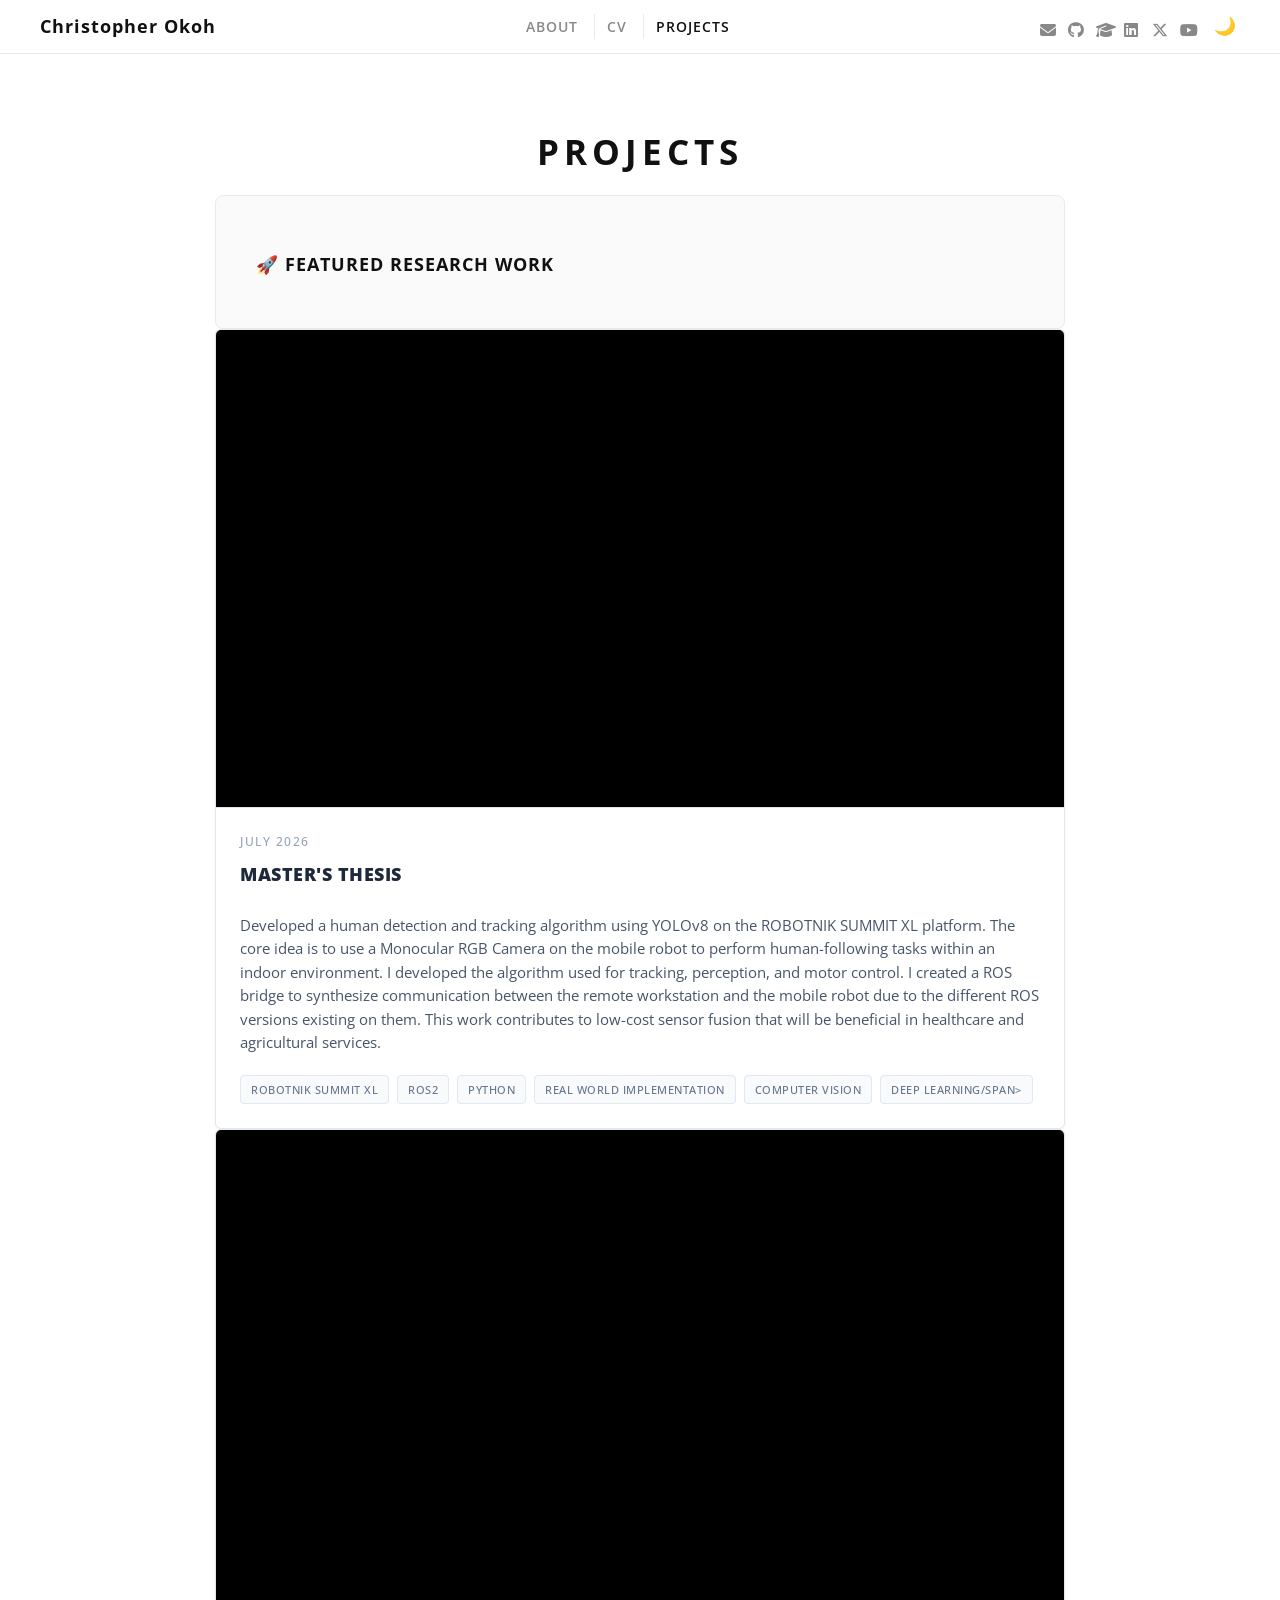
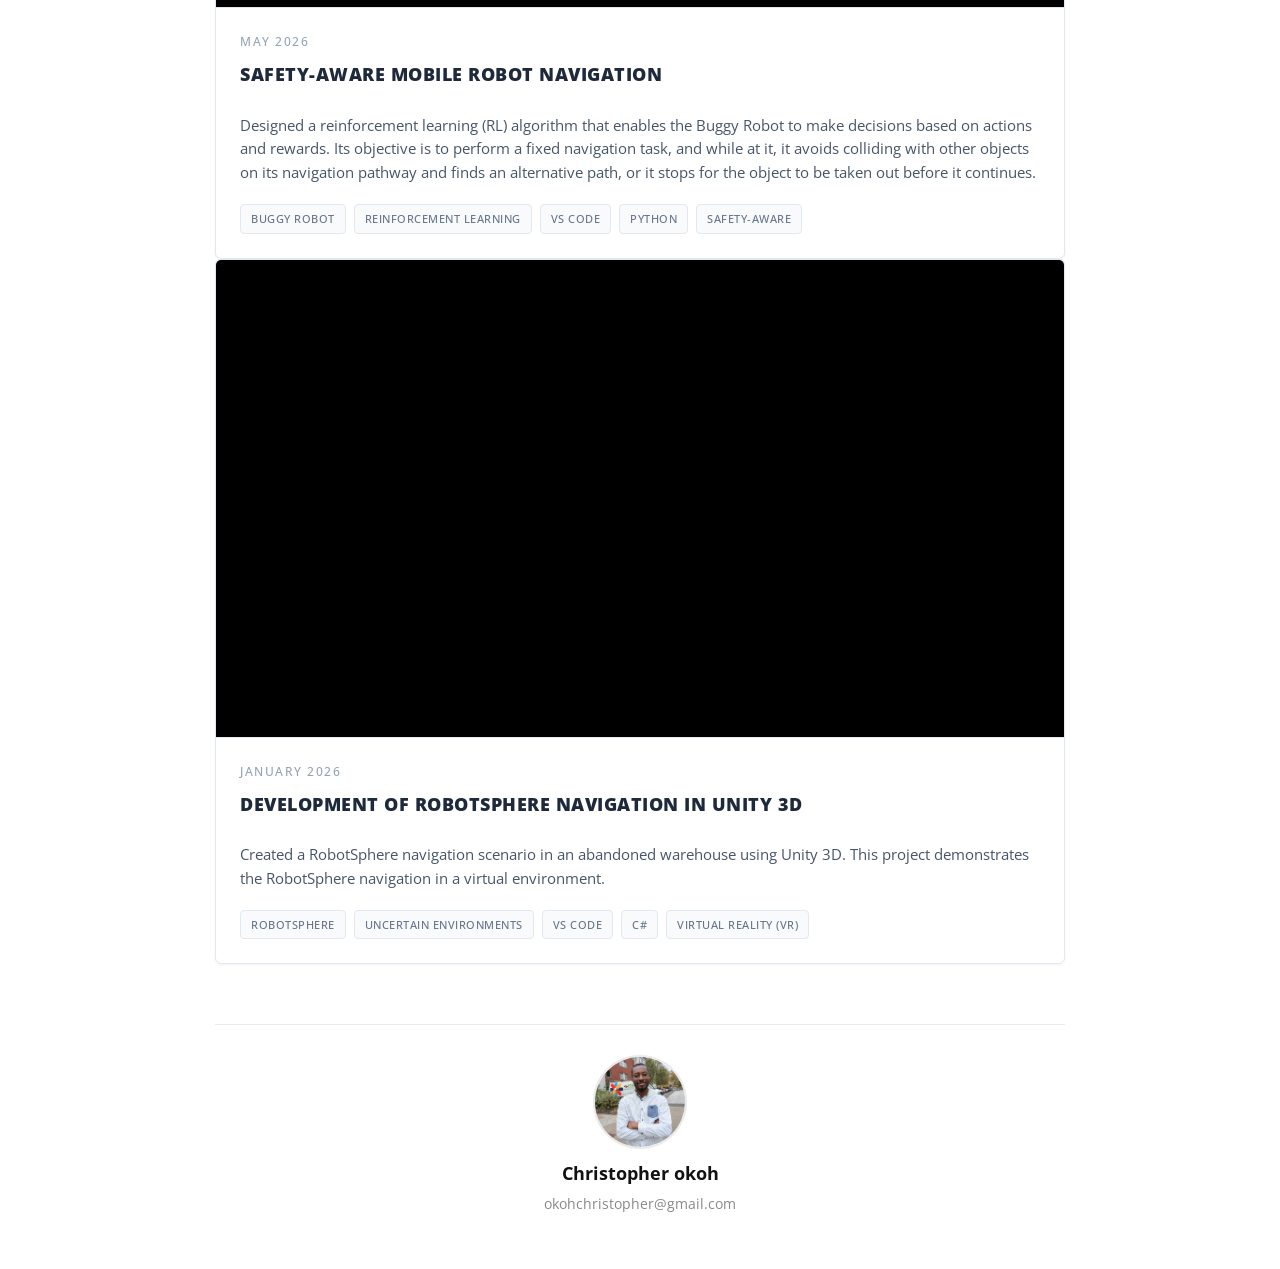
==== commit 31322eb0: "Update projects.html" ====
--- a/projects.html
+++ b/projects.html
@@ -140,34 +140,6 @@
       </div>
     </div>
   </div>
-
-
-<!-- PROJECT CARD 4 -->
-  <div class="project-card">
-    <div class="video-container">
-      <iframe 
-        src="https://www.youtube.com/embed/bhkwCiT28XM" 
-        title="Project Video 2" 
-        frameborder="0" 
-        allow="accelerometer; autoplay; clipboard-write; encrypted-media; gyroscope; picture-in-picture" 
-        allowfullscreen>
-      </iframe>
-    </div>
-    <div class="project-content">
-      <div class="project-date">JANUARY 2026</div>
-      <h3 class="project-title">DEVELOPMENT OF ROBOTSPHERE NAVIGATION IN UNITY 3D</h3>
-      <p class="project-description">
-        Created a RobotSphere navigation scenario in an abandoned warehouse using Unity 3D. This project demonstrates the RobotSphere navigation in a virtual environment.
-      </p>
-      <div class="project-tags">
-        <span class="tag">ROBOTSPHERE</span>
-        <span class="tag">UNCERTAIN ENVIRONMENTS</span>
-        <span class="tag">VS CODE</span>
-        <span class="tag">C#</span>
-        <span class="tag">VIRTUAL REALITY (VR)</span>
-      </div>
-    </div>
-  </div>
         
 </div>
 
